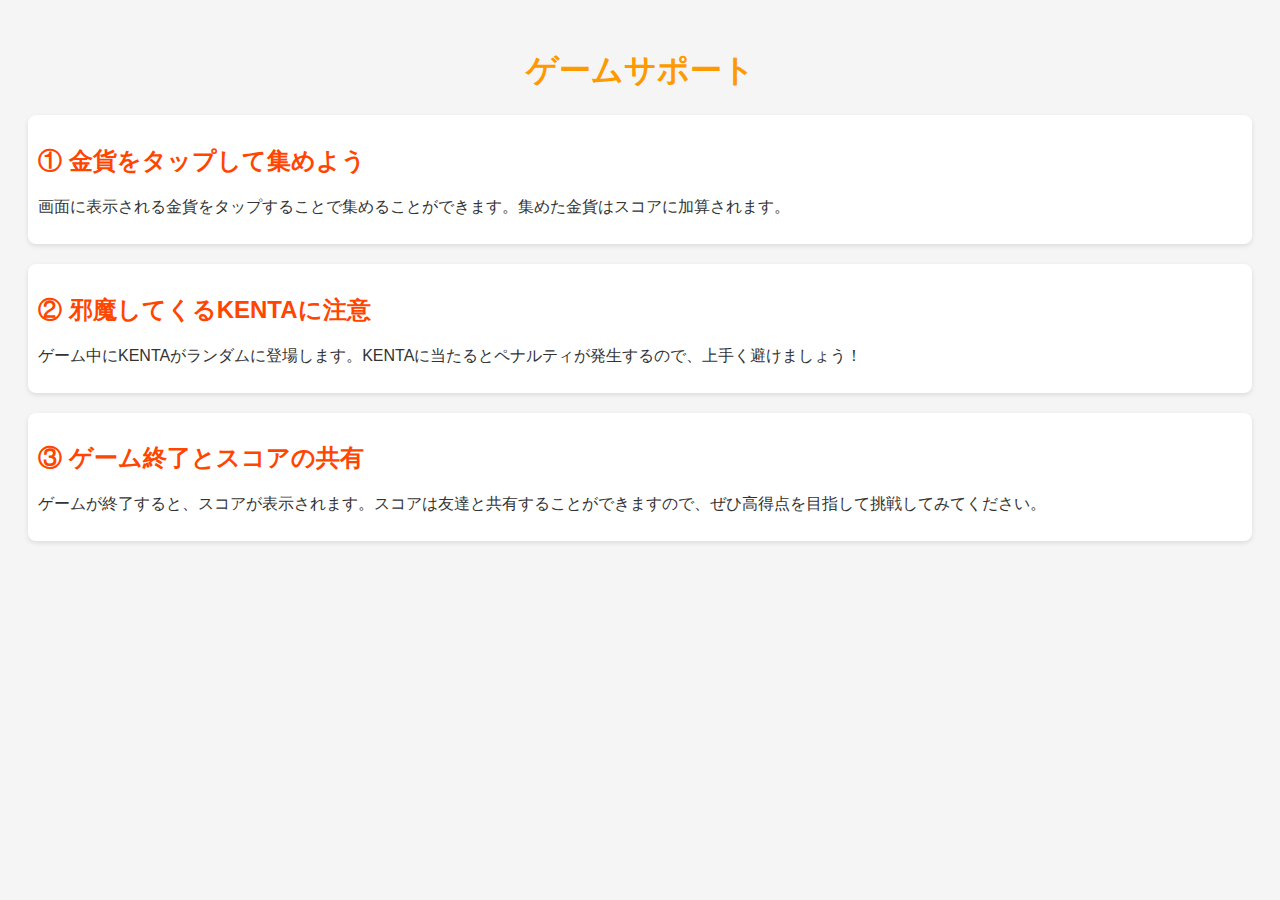
==== index.html @ dda34a5f "Create index.html" ====
<!DOCTYPE html>
<html lang="ja">
<head>
    <meta charset="UTF-8">
    <meta name="viewport" content="width=device-width, initial-scale=1.0">
    <title>ゲームサポート</title>
    <style>
        body {
            font-family: Arial, sans-serif;
            background-color: #f5f5f5;
            color: #333;
            padding: 20px;
        }
        h1 {
            text-align: center;
            color: #ff9900;
        }
        section {
            margin-bottom: 20px;
            padding: 10px;
            background-color: #fff;
            border-radius: 8px;
            box-shadow: 0 2px 5px rgba(0,0,0,0.1);
        }
        h2 {
            color: #ff4500;
        }
    </style>
</head>
<body>

    <h1>ゲームサポート</h1>

    <section>
        <h2>① 金貨をタップして集めよう</h2>
        <p>画面に表示される金貨をタップすることで集めることができます。集めた金貨はスコアに加算されます。</p>
    </section>

    <section>
        <h2>② 邪魔してくるKENTAに注意</h2>
        <p>ゲーム中にKENTAがランダムに登場します。KENTAに当たるとペナルティが発生するので、上手く避けましょう！</p>
    </section>

    <section>
        <h2>③ ゲーム終了とスコアの共有</h2>
        <p>ゲームが終了すると、スコアが表示されます。スコアは友達と共有することができますので、ぜひ高得点を目指して挑戦してみてください。</p>
    </section>

</body>
</html>
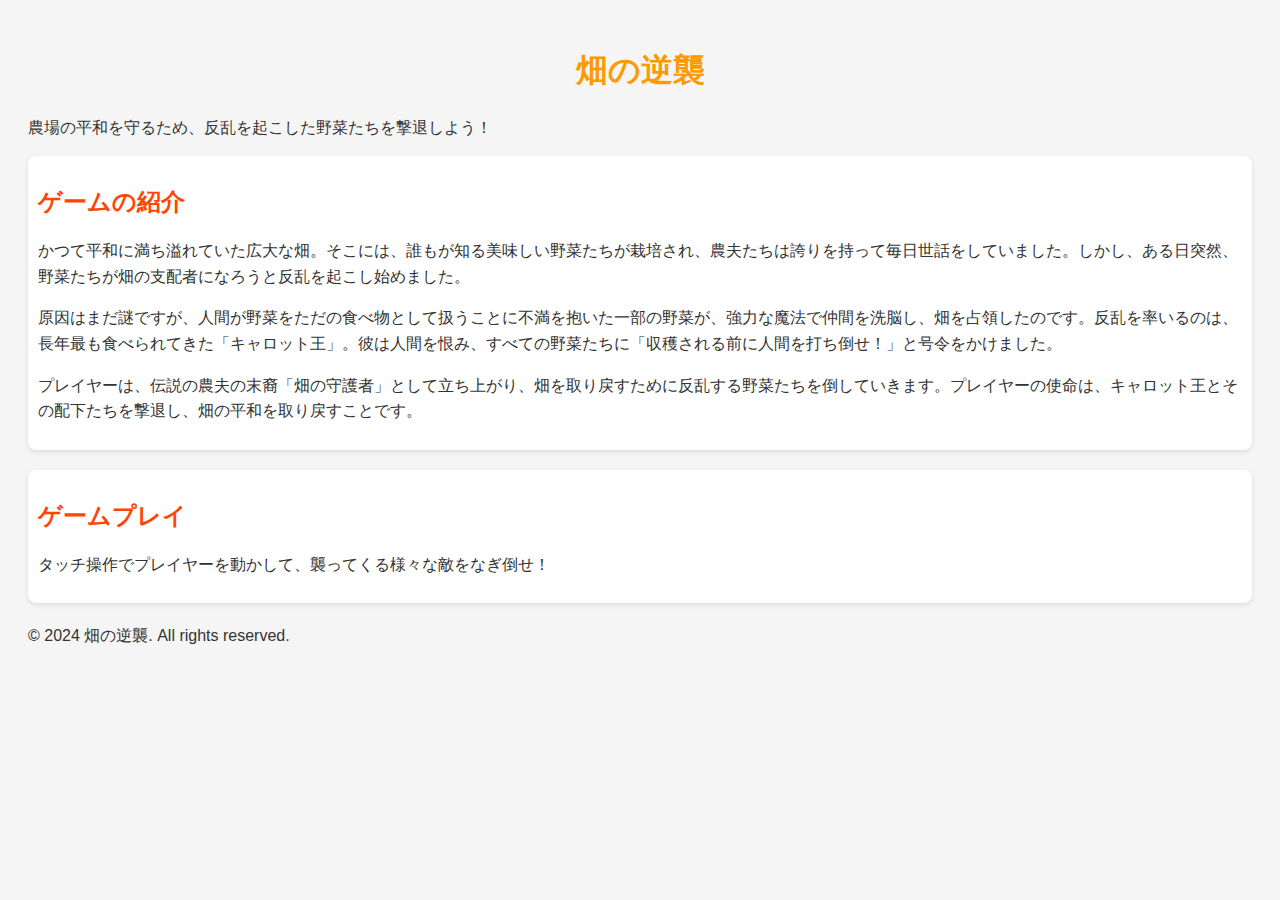
==== commit 25ba9526: "index.html" ====
--- a/index.html
+++ b/index.html
@@ -3,48 +3,31 @@
 <head>
     <meta charset="UTF-8">
     <meta name="viewport" content="width=device-width, initial-scale=1.0">
-    <title>ゲームサポート</title>
-    <style>
-        body {
-            font-family: Arial, sans-serif;
-            background-color: #f5f5f5;
-            color: #333;
-            padding: 20px;
-        }
-        h1 {
-            text-align: center;
-            color: #ff9900;
-        }
-        section {
-            margin-bottom: 20px;
-            padding: 10px;
-            background-color: #fff;
-            border-radius: 8px;
-            box-shadow: 0 2px 5px rgba(0,0,0,0.1);
-        }
-        h2 {
-            color: #ff4500;
-        }
-    </style>
+    <title>畑の逆襲 - サポートサイト</title>
+    <link rel="stylesheet" href="styles.css">
 </head>
 <body>
+    <header>
+        <h1>畑の逆襲</h1>
+        <p>農場の平和を守るため、反乱を起こした野菜たちを撃退しよう！</p>
+    </header>
 
-    <h1>ゲームサポート</h1>
+    <main>
+        <section class="intro">
+            <h2>ゲームの紹介</h2>
+            <p>かつて平和に満ち溢れていた広大な畑。そこには、誰もが知る美味しい野菜たちが栽培され、農夫たちは誇りを持って毎日世話をしていました。しかし、ある日突然、野菜たちが畑の支配者になろうと反乱を起こし始めました。</p>
+            <p>原因はまだ謎ですが、人間が野菜をただの食べ物として扱うことに不満を抱いた一部の野菜が、強力な魔法で仲間を洗脳し、畑を占領したのです。反乱を率いるのは、長年最も食べられてきた「キャロット王」。彼は人間を恨み、すべての野菜たちに「収穫される前に人間を打ち倒せ！」と号令をかけました。</p>
+            <p>プレイヤーは、伝説の農夫の末裔「畑の守護者」として立ち上がり、畑を取り戻すために反乱する野菜たちを倒していきます。プレイヤーの使命は、キャロット王とその配下たちを撃退し、畑の平和を取り戻すことです。</p>
+        </section>
 
-    <section>
-        <h2>① 金貨をタップして集めよう</h2>
-        <p>画面に表示される金貨をタップすることで集めることができます。集めた金貨はスコアに加算されます。</p>
-    </section>
+        <section class="gameplay">
+            <h2>ゲームプレイ</h2>
+            <p>タッチ操作でプレイヤーを動かして、襲ってくる様々な敵をなぎ倒せ！</p>
+        </section>
+    </main>
 
-    <section>
-        <h2>② 邪魔してくるKENTAに注意</h2>
-        <p>ゲーム中にKENTAがランダムに登場します。KENTAに当たるとペナルティが発生するので、上手く避けましょう！</p>
-    </section>
-
-    <section>
-        <h2>③ ゲーム終了とスコアの共有</h2>
-        <p>ゲームが終了すると、スコアが表示されます。スコアは友達と共有することができますので、ぜひ高得点を目指して挑戦してみてください。</p>
-    </section>
-
+    <footer>
+        <p>© 2024 畑の逆襲. All rights reserved.</p>
+    </footer>
 </body>
 </html>
--- a/styles.css
+++ b/styles.css
@@ -0,0 +1,28 @@
+body {
+    font-family: Arial, sans-serif;
+    background-color: #f5f5f5;
+    color: #333;
+    padding: 20px;
+}
+
+h1 {
+    text-align: center;
+    color: #ff9900;
+}
+
+section {
+    margin-bottom: 20px;
+    padding: 10px;
+    background-color: #fff;
+    border-radius: 8px;
+    box-shadow: 0 2px 5px rgba(0,0,0,0.1);
+}
+
+h2 {
+    color: #ff4500;
+}
+
+p {
+    font-size: 16px;
+    line-height: 1.6;
+}
